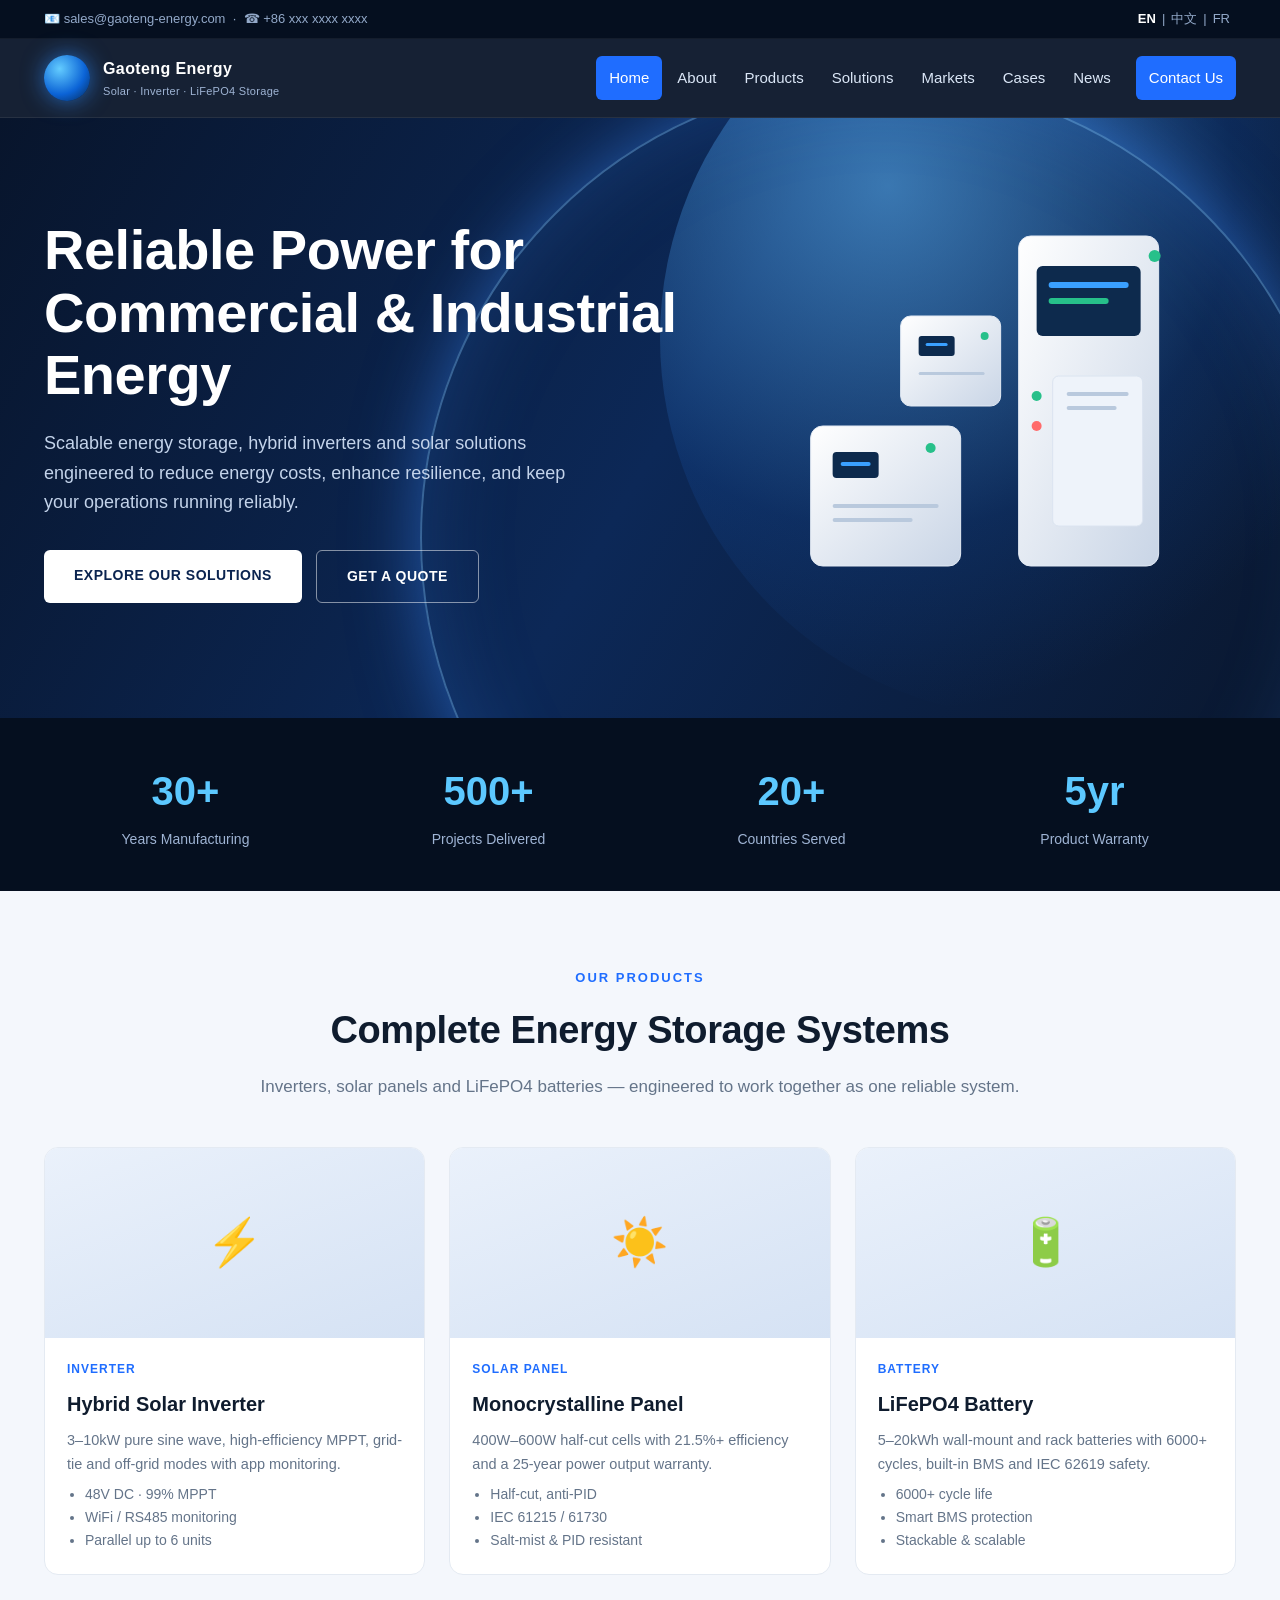
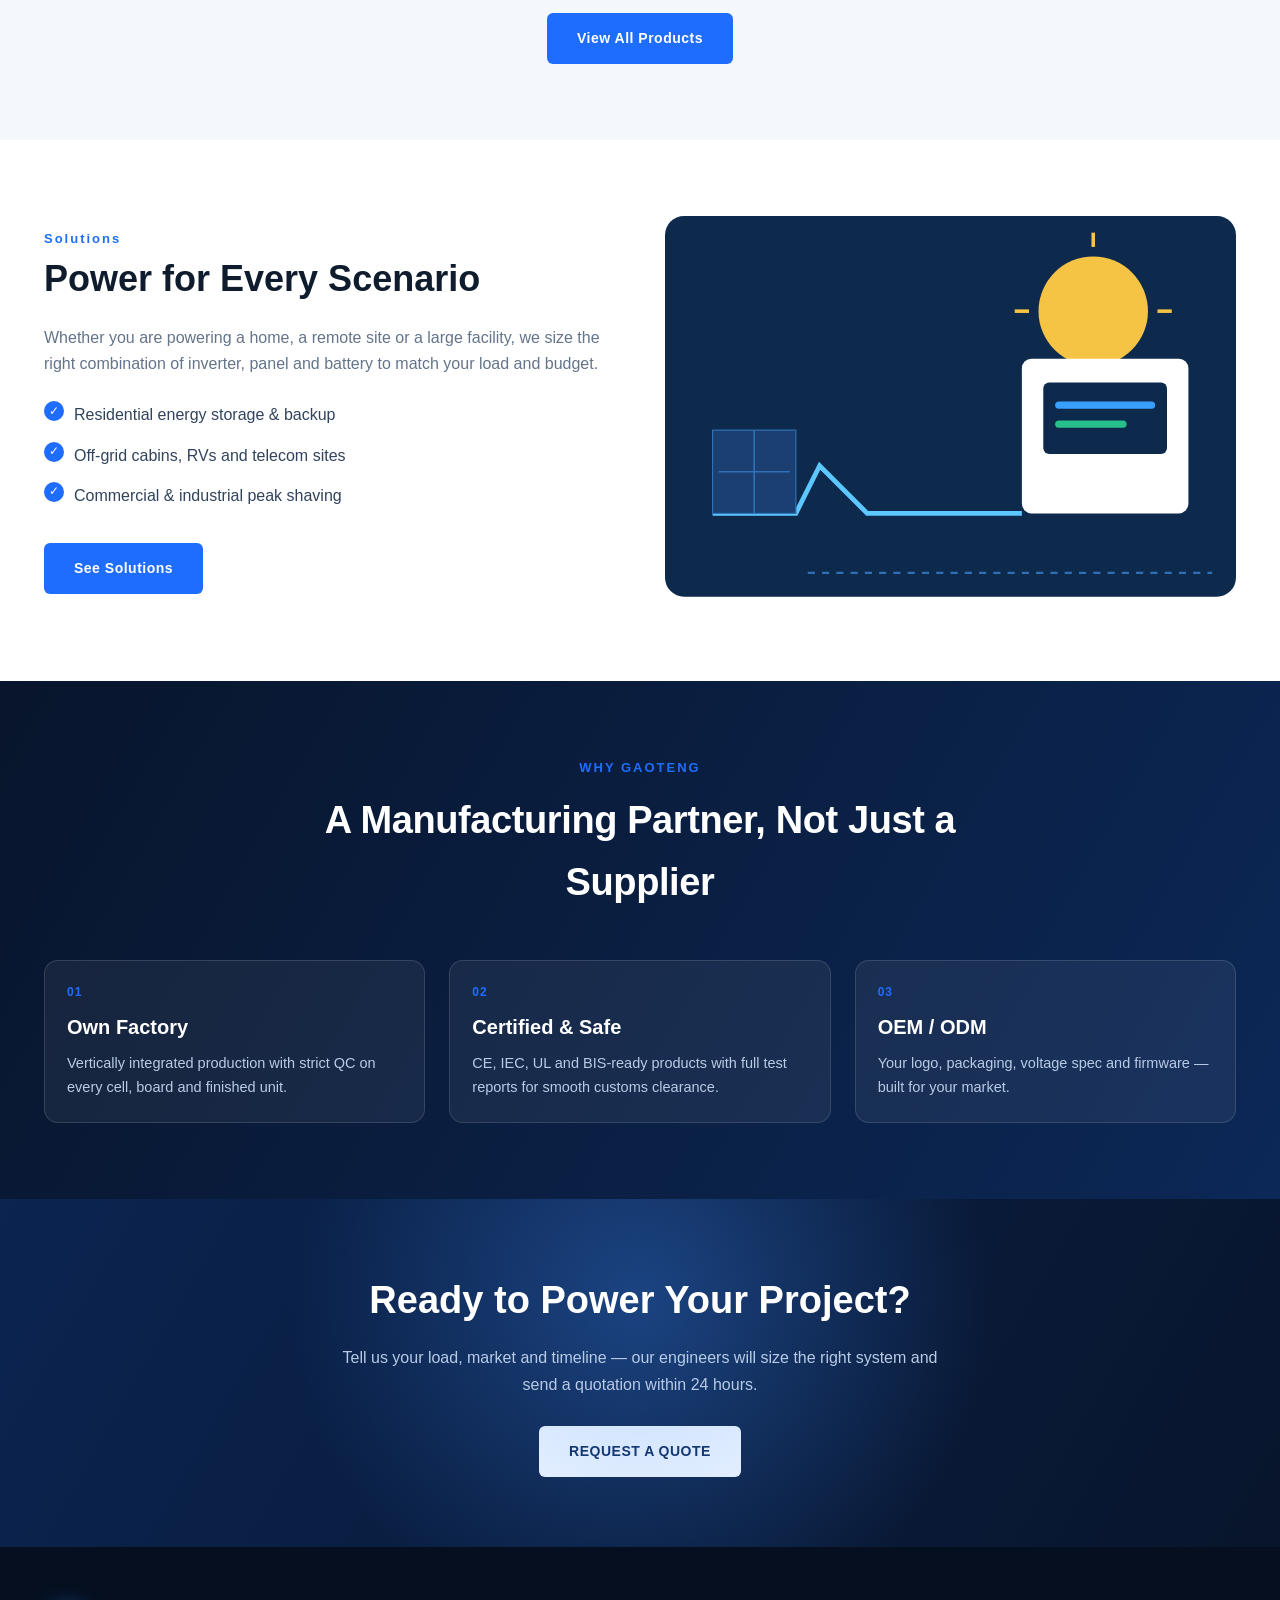
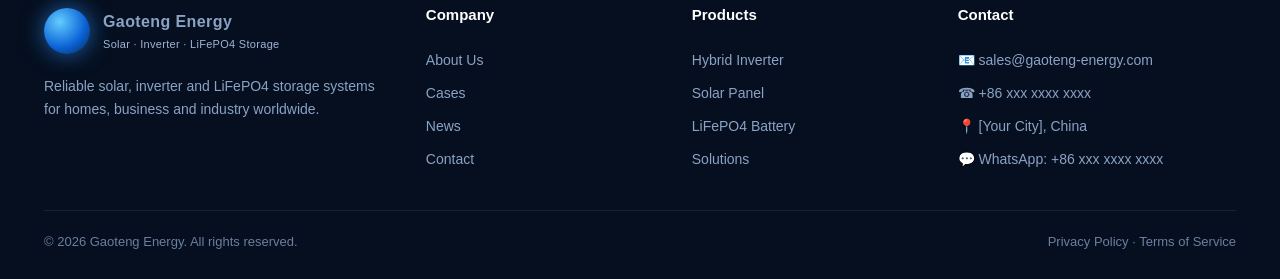
==== index.html @ 0077e2dc "Add files via upload" ====
<!DOCTYPE html>
<html lang="en">
<head>
<meta charset="UTF-8" />
<meta name="viewport" content="width=device-width, initial-scale=1.0" />
<title>Gaoteng Energy | Solar, Inverters & LiFePO4 Storage Solutions</title>
<meta name="description" content="Reliable power for commercial & industrial energy. Hybrid inverters, solar panels and LiFePO4 battery storage, engineered for Africa, India and beyond." />
<link rel="stylesheet" href="styles.css" />
<!-- ===== Google SEO & Analytics (replace placeholders) ===== -->
<meta name="google-site-verification" content="REPLACE_WITH_YOUR_GSC_VERIFICATION_CODE" />
<script async src="https://www.googletagmanager.com/gtag/js?id=G-XXXXXXX"></script>
<script>window.dataLayer=window.dataLayer||[];function gtag(){dataLayer.push(arguments);}gtag('js',new Date());gtag('config','G-XXXXXXX');</script>
<script type="application/ld+json">
{
  "@context":"https://schema.org",
  "@type":"Organization",
  "name":"Gaoteng Energy",
  "url":"https://gaoteng-site.pages.dev/",
  "logo":"https://gaoteng-site.pages.dev/logo.png",
  "email":"sales@gaoteng-energy.com",
  "description":"Manufacturer of hybrid solar inverters, monocrystalline solar panels and LiFePO4 battery storage for homes, business and industry.",
  "areaServed":["Nigeria","Kenya","India","Africa","Asia"]
}
</script>
</head>
<body>

<div class="topbar">
  <div class="wrap">
    <div>📧 <span data-site="email">sales@gaoteng-energy.com</span> &nbsp;·&nbsp; ☎ <span data-site="phone">+86 xxx xxxx xxxx</span></div>
    <div class="lang"><a class="on" href="#">EN</a>|<a href="#">中文</a>|<a href="#">FR</a></div>
  </div>
</div>

<header>
  <div class="wrap">
    <nav>
      <a class="brand" href="index.html">
        <span class="mark"></span>
        <span><b data-site="company">Gaoteng Energy</b><small data-site="tagline">Solar · Inverter · LiFePO4 Storage</small></span>
      </a>
      <div class="menu" id="menu">
        <a class="active" href="index.html">Home</a>
        <a href="about.html">About</a>
        <a href="products.html">Products</a>
        <a href="solutions.html">Solutions</a>
        <a href="markets.html">Markets</a>
        <a href="cases.html">Cases</a>
        <a href="news.html">News</a>
        <a class="cta" href="contact.html">Contact Us</a>
      </div>
      <button class="hamb" onclick="document.getElementById('menu').style.display=(document.getElementById('menu').style.display==='flex'?'none':'flex')">☰</button>
    </nav>
  </div>
</header>

<!-- HERO -->
<section class="hero" style="padding:0">
  <span class="globe"></span><span class="arc"></span>
  <div class="wrap">
    <div class="inner">
      <div>
        <h1 data-site="heroTitle">Reliable Power for<br/>Commercial &amp; Industrial Energy</h1>
        <p data-site="heroSubtitle">Scalable energy storage, hybrid inverters and solar solutions engineered to reduce energy costs, enhance resilience, and keep your operations running reliably.</p>
        <div class="btns">
          <a href="solutions.html" class="btn light">EXPLORE OUR SOLUTIONS</a>
          <a href="contact.html" class="btn outline" data-site="heroCta">GET A QUOTE</a>
        </div>
      </div>
      <div class="art">
        <svg viewBox="0 0 400 430" width="100%" height="100%" role="img" aria-label="Energy storage products">
          <defs>
            <linearGradient id="cab" x1="0" y1="0" x2="1" y2="1">
              <stop offset="0" stop-color="#ffffff"/><stop offset="1" stop-color="#c9d5e6"/>
            </linearGradient>
          </defs>
          <!-- tall cabinet -->
          <rect x="238" y="40" width="140" height="330" rx="12" fill="url(#cab)" stroke="#e3eaf4"/>
          <rect x="256" y="70" width="104" height="70" rx="6" fill="#0d2a4d"/>
          <rect x="268" y="86" width="80" height="6" rx="3" fill="#3aa0ff"/>
          <rect x="268" y="102" width="60" height="6" rx="3" fill="#27c08a"/>
          <circle cx="374" cy="60" r="6" fill="#27c08a"/>
          <circle cx="256" cy="200" r="5" fill="#27c08a"/><circle cx="256" cy="230" r="5" fill="#ff6b6b"/>
          <rect x="272" y="180" width="90" height="150" rx="6" fill="#eef3fa" stroke="#dbe4f0"/>
          <rect x="286" y="196" width="62" height="4" rx="2" fill="#b9c9dd"/><rect x="286" y="210" width="50" height="4" rx="2" fill="#b9c9dd"/>
          <!-- wall battery left -->
          <rect x="30" y="230" width="150" height="140" rx="12" fill="url(#cab)" stroke="#e3eaf4"/>
          <rect x="52" y="256" width="46" height="26" rx="4" fill="#0d2a4d"/>
          <rect x="60" y="266" width="30" height="4" rx="2" fill="#3aa0ff"/>
          <circle cx="150" cy="252" r="5" fill="#27c08a"/>
          <rect x="52" y="308" width="106" height="4" rx="2" fill="#b9c9dd"/><rect x="52" y="322" width="80" height="4" rx="2" fill="#b9c9dd"/>
          <!-- small stacked batteries -->
          <rect x="120" y="120" width="100" height="90" rx="10" fill="url(#cab)" stroke="#e3eaf4"/>
          <rect x="138" y="140" width="36" height="20" rx="3" fill="#0d2a4d"/>
          <rect x="145" y="147" width="22" height="3" rx="1.5" fill="#3aa0ff"/>
          <circle cx="204" cy="140" r="4" fill="#27c08a"/>
          <rect x="138" y="176" width="66" height="3" rx="1.5" fill="#b9c9dd"/>
        </svg>
      </div>
    </div>
  </div>
</section>

<!-- STATS -->
<section class="stats" style="padding:40px 0">
  <div class="wrap">
    <div class="grid" id="stats-grid">
      <div><div class="num">30<span style="font-size:22px">+</span></div><div class="lbl">Years Manufacturing</div></div>
      <div><div class="num">500<span style="font-size:22px">+</span></div><div class="lbl">Projects Delivered</div></div>
      <div><div class="num">20<span style="font-size:22px">+</span></div><div class="lbl">Countries Served</div></div>
      <div><div class="num">5<span style="font-size:22px">yr</span></div><div class="lbl">Product Warranty</div></div>
    </div>
  </div>
</section>

<!-- PRODUCTS -->
<section class="soft">
  <div class="wrap">
    <div class="sec-head">
      <div class="kick">Our Products</div>
      <h2>Complete Energy Storage Systems</h2>
      <p>Inverters, solar panels and LiFePO4 batteries — engineered to work together as one reliable system.</p>
    </div>
    <div class="cards" id="home-products">
      <div class="card">
        <div class="thumb"><svg width="120" height="120" viewBox="0 0 120 120"><rect x="20" y="14" width="80" height="92" rx="10" fill="#fff" stroke="#d5e0ee"/><rect x="34" y="30" width="52" height="30" rx="5" fill="#0d2a4d"/><rect x="42" y="41" width="36" height="4" rx="2" fill="#3aa0ff"/><circle cx="84" cy="26" r="4" fill="#27c08a"/><rect x="34" y="74" width="52" height="4" rx="2" fill="#b9c9dd"/><rect x="34" y="86" width="36" height="4" rx="2" fill="#b9c9dd"/></svg></div>
        <div class="body">
          <div class="k">Inverter</div><h3>Hybrid Solar Inverter</h3>
          <p>3–10kW pure sine wave, high-efficiency MPPT, grid-tie and off-grid modes with app monitoring.</p>
          <ul><li>48V DC · 99% MPPT</li><li>WiFi / RS485 monitoring</li><li>Parallel up to 6 units</li></ul>
        </div>
      </div>
      <div class="card">
        <div class="thumb"><svg width="120" height="120" viewBox="0 0 120 120"><rect x="18" y="30" width="84" height="60" rx="6" fill="#14315c" stroke="#0d2a4d"/><path d="M18 30h84M74 30v60M46 30v60" stroke="#2f6fb5" stroke-width="2"/><path d="M18 50h84M18 72h84" stroke="#2f6fb5" stroke-width="1.4"/></svg></div>
        <div class="body">
          <div class="k">Solar Panel</div><h3>Monocrystalline Panel</h3>
          <p>400W–600W half-cut cells with 21.5%+ efficiency and a 25-year power output warranty.</p>
          <ul><li>Half-cut, anti-PID</li><li>IEC 61215 / 61730</li><li>Salt-mist &amp; PID resistant</li></ul>
        </div>
      </div>
      <div class="card">
        <div class="thumb"><svg width="120" height="120" viewBox="0 0 120 120"><rect x="24" y="18" width="72" height="84" rx="10" fill="#fff" stroke="#d5e0ee"/><rect x="38" y="32" width="44" height="26" rx="4" fill="#0d2a4d"/><rect x="45" y="42" width="30" height="4" rx="2" fill="#27c08a"/><circle cx="88" cy="28" r="4" fill="#27c08a"/><rect x="38" y="70" width="44" height="4" rx="2" fill="#b9c9dd"/><rect x="38" y="82" width="30" height="4" rx="2" fill="#b9c9dd"/></svg></div>
        <div class="body">
          <div class="k">Battery</div><h3>LiFePO4 Battery</h3>
          <p>5–20kWh wall-mount and rack batteries with 6000+ cycles, built-in BMS and IEC 62619 safety.</p>
          <ul><li>6000+ cycle life</li><li>Smart BMS protection</li><li>Stackable &amp; scalable</li></ul>
        </div>
      </div>
    </div>
    <div style="text-align:center;margin-top:38px"><a href="products.html" class="btn blue">View All Products</a></div>
  </div>
</section>

<!-- SOLUTIONS -->
<section>
  <div class="wrap">
    <div class="split">
      <div>
        <div class="kick" style="color:var(--blue);font-weight:800;letter-spacing:2px;font-size:13px">Solutions</div>
        <h2>Power for Every Scenario</h2>
        <p>Whether you are powering a home, a remote site or a large facility, we size the right combination of inverter, panel and battery to match your load and budget.</p>
        <ul class="checks">
          <li>Residential energy storage &amp; backup</li>
          <li>Off-grid cabins, RVs and telecom sites</li>
          <li>Commercial &amp; industrial peak shaving</li>
        </ul>
        <a href="solutions.html" class="btn blue">See Solutions</a>
      </div>
      <div>
        <svg viewBox="0 0 480 320" width="100%">
          <rect x="0" y="0" width="480" height="320" rx="16" fill="#0d2a4d"/>
          <circle cx="360" cy="80" r="46" fill="#f6c445"/>
          <g stroke="#f6c445" stroke-width="3"><line x1="360" y1="14" x2="360" y2="26"/><line x1="360" y1="134" x2="360" y2="146"/><line x1="294" y1="80" x2="306" y2="80"/><line x1="414" y1="80" x2="426" y2="80"/></g>
          <path d="M40 250 L110 250 L130 210 L170 250 L300 250" fill="none" stroke="#5cc8ff" stroke-width="4"/>
          <rect x="40" y="180" width="70" height="70" fill="#1b3f70" stroke="#2f6fb5"/>
          <path d="M45 215h60M75 180v70" stroke="#2f6fb5" stroke-width="1.4"/>
          <rect x="300" y="120" width="140" height="130" rx="8" fill="#ffffff"/>
          <rect x="318" y="140" width="104" height="60" rx="5" fill="#0d2a4d"/>
          <rect x="328" y="156" width="84" height="6" rx="3" fill="#3aa0ff"/>
          <rect x="328" y="172" width="60" height="6" rx="3" fill="#27c08a"/>
          <path d="M120 300 H460" stroke="#2f6fb5" stroke-width="2" stroke-dasharray="6 6"/>
        </svg>
      </div>
    </div>
  </div>
</section>

<!-- WHY -->
<section class="dark">
  <div class="wrap">
    <div class="sec-head"><div class="kick">Why Gaoteng</div><h2>A Manufacturing Partner, Not Just a Supplier</h2></div>
    <div class="cards" id="why-grid">
      <div class="card"><div class="body"><div class="k">01</div><h3>Own Factory</h3><p>Vertically integrated production with strict QC on every cell, board and finished unit.</p></div></div>
      <div class="card"><div class="body"><div class="k">02</div><h3>Certified &amp; Safe</h3><p>CE, IEC, UL and BIS-ready products with full test reports for smooth customs clearance.</p></div></div>
      <div class="card"><div class="body"><div class="k">03</div><h3>OEM / ODM</h3><p>Your logo, packaging, voltage spec and firmware — built for your market.</p></div></div>
    </div>
  </div>
</section>

<!-- CTA BAND -->
<section class="band" style="padding:70px 0">
  <span class="globe"></span>
  <div class="wrap">
    <h2 id="cta-title">Ready to Power Your Project?</h2>
    <p id="cta-text">Tell us your load, market and timeline — our engineers will size the right system and send a quotation within 24 hours.</p>
    <a href="contact.html" class="btn light">REQUEST A QUOTE</a>
  </div>
</section>

<footer>
  <div class="wrap">
    <div class="fgrid">
      <div>
        <a class="brand" href="index.html" style="margin-bottom:16px"><span class="mark"></span><span><b data-site="company">Gaoteng Energy</b><small data-site="tagline">Solar · Inverter · LiFePO4 Storage</small></span></a>
        <p style="color:#8aa2c4">Reliable solar, inverter and LiFePO4 storage systems for homes, business and industry worldwide.</p>
      </div>
      <div><h4>Company</h4><a href="about.html">About Us</a><a href="cases.html">Cases</a><a href="news.html">News</a><a href="contact.html">Contact</a></div>
      <div><h4>Products</h4><a href="products.html">Hybrid Inverter</a><a href="products.html">Solar Panel</a><a href="products.html">LiFePO4 Battery</a><a href="solutions.html">Solutions</a></div>
      <div><h4>Contact</h4><a href="#">📧 <span data-site="email">sales@gaoteng-energy.com</span></a><a href="#">☎ <span data-site="phone">+86 xxx xxxx xxxx</span></a><a href="#">📍 <span data-site="address">[Your City], China</span></a><a href="#">💬 WhatsApp: <span data-site="whatsapp">+86 xxx xxxx xxxx</span></a></div>
    </div>
    <div class="fbottom">
      <span>© 2026 Gaoteng Energy. All rights reserved.</span>
      <span>Privacy Policy · Terms of Service</span>
    </div>
  </div>
</footer>

<script src="render.js"></script>
</body>
</html>
---- styles.css ----
:root{
  --navy:#08152c; --navy2:#0b2450; --navy3:#0a1830;
  --blue:#2f8fff; --blue2:#1e6fd9;
  --ink:#0f1c2e; --muted:#647489; --line:#e4eaf2; --light:#f4f7fc; --white:#fff;
}
*{box-sizing:border-box;margin:0;padding:0}
body{font-family:'Segoe UI',Roboto,Helvetica,Arial,'Microsoft YaHei',sans-serif;color:var(--ink);background:#fff;line-height:1.65}
a{color:inherit;text-decoration:none}
img{max-width:100%;display:block}
.wrap{max-width:1240px;margin:0 auto;padding:0 24px}

/* ===== top bar ===== */
.topbar{background:#050f1f;color:#93a9c9;font-size:13px;border-bottom:1px solid rgba(255,255,255,.06)}
.topbar .wrap{display:flex;justify-content:space-between;align-items:center;height:38px}
.topbar .lang a{color:#93a9c9;padding:0 6px}
.topbar .lang a.on{color:#fff;font-weight:700}

/* ===== nav ===== */
header{position:sticky;top:0;z-index:120;background:rgba(8,20,40,.94);backdrop-filter:blur(8px);border-bottom:1px solid rgba(255,255,255,.07)}
nav{display:flex;align-items:center;justify-content:space-between;height:78px;color:#fff;gap:20px}
.brand{display:flex;align-items:center;gap:13px;flex-shrink:0}
.brand .mark{width:46px;height:46px;border-radius:50%;background:radial-gradient(circle at 34% 30%,#63ccff,#0b63d6 58%,#05264f);box-shadow:0 0 22px rgba(47,143,255,.65)}
.brand b{display:block;font-size:16px;letter-spacing:.4px}
.brand small{display:block;font-size:11px;color:#9fb4d4;font-weight:400;letter-spacing:.3px}
.menu{display:flex;gap:2px;font-size:15px;align-items:center;flex-wrap:nowrap}
.menu a{color:#dbe7f7;padding:10px 13px;border-radius:6px;transition:.18s;white-space:nowrap}
.menu a:hover{background:rgba(47,143,255,.18)}
.menu a.active{background:var(--blue);color:#fff}
.menu a.cta{background:var(--blue);color:#fff;margin-left:10px}
.hamb{display:none;background:none;border:1px solid rgba(255,255,255,.35);color:#fff;font-size:20px;border-radius:6px;padding:4px 10px;cursor:pointer}

/* ===== hero ===== */
.hero{position:relative;background:linear-gradient(120deg,#08152c 0%,#0c2857 52%,#0a1830 100%);color:#fff;overflow:hidden}
.hero .globe{position:absolute;right:-140px;top:-160px;width:760px;height:760px;border-radius:50%;
  background:radial-gradient(circle at 30% 30%,rgba(96,186,255,.55),rgba(30,110,220,.14) 46%,transparent 70%)}
.hero .arc{position:absolute;right:-60px;top:-40px;width:920px;height:920px;border-radius:50%;
  border:2px solid rgba(120,190,255,.42);box-shadow:0 0 70px rgba(60,140,255,.5),inset 0 0 90px rgba(60,140,255,.22)}
.hero .inner{position:relative;z-index:2;display:grid;grid-template-columns:1.12fr .88fr;gap:30px;align-items:center;padding:78px 0 92px}
.hero h1{font-size:clamp(32px,4.6vw,56px);line-height:1.12;font-weight:800;letter-spacing:-.5px}
.hero p{color:#c3d3ea;font-size:18px;max-width:560px;margin:22px 0 32px}
.hero .btns{display:flex;gap:14px;flex-wrap:wrap}
.hero .art{height:430px}

/* ===== buttons ===== */
.btn{display:inline-block;padding:14px 30px;border-radius:6px;font-weight:700;letter-spacing:.5px;font-size:14px;transition:.2s;border:none;cursor:pointer}
.btn.light{background:#fff;color:#0b2450}
.btn.light:hover{transform:translateY(-2px);box-shadow:0 12px 28px rgba(0,0,0,.35)}
.btn.blue{background:var(--blue);color:#fff}
.btn.blue:hover{background:var(--blue2);transform:translateY(-2px)}
.btn.outline{border:1px solid rgba(255,255,255,.5);color:#fff}
.btn.outline:hover{background:rgba(255,255,255,.1)}
.btn.sm{padding:11px 22px;font-size:13px}

/* ===== sections ===== */
section{padding:76px 0}
.sec-head{max-width:760px;margin:0 auto 46px;text-align:center}
.sec-head .kick{color:var(--blue);font-weight:800;letter-spacing:2px;font-size:13px;text-transform:uppercase}
.sec-head h2{font-size:clamp(26px,3vw,38px);font-weight:800;margin-top:10px;letter-spacing:-.4px}
.sec-head p{color:var(--muted);margin-top:12px;font-size:17px}
.dark{background:linear-gradient(120deg,#08152c,#0c2857);color:#fff}
.dark .sec-head h2{color:#fff}.dark .sec-head p{color:#a9bfdc}
.soft{background:var(--light)}

/* stats */
.stats{background:#050f1f;color:#fff}
.stats .grid{display:grid;grid-template-columns:repeat(4,1fr);gap:20px;text-align:center}
.stats .num{font-size:40px;font-weight:800;color:#5cc8ff}
.stats .lbl{color:#9fb4d4;font-size:14px;margin-top:4px}

/* cards */
.cards{display:grid;grid-template-columns:repeat(3,1fr);gap:24px}
.card{background:#fff;border:1px solid var(--line);border-radius:14px;overflow:hidden;transition:.2s;display:flex;flex-direction:column}
.card:hover{transform:translateY(-5px);box-shadow:0 18px 40px rgba(18,40,80,.12)}
.card .thumb{height:190px;background:linear-gradient(160deg,#eaf1fb,#d5e2f4);display:flex;align-items:center;justify-content:center}
.card .body{padding:22px;flex:1;display:flex;flex-direction:column}
.card .k{font-size:12px;font-weight:800;color:var(--blue);letter-spacing:1px;text-transform:uppercase}
.card h3{font-size:20px;margin:8px 0}
.card p{color:var(--muted);font-size:14.5px;flex:1}
.card ul{color:var(--muted);font-size:14px;padding-left:18px;margin-top:6px}
.dark .card{background:rgba(255,255,255,.06);border-color:rgba(255,255,255,.13)}
.dark .card h3{color:#fff}.dark .card p,.dark .card ul{color:#b8cbe6}

/* split feature */
.split{display:grid;grid-template-columns:1fr 1fr;gap:50px;align-items:center}
.split h2{font-size:clamp(26px,3vw,36px);font-weight:800;margin-bottom:16px}
.split p{color:var(--muted);margin-bottom:14px}
.checks{list-style:none;margin:18px 0 26px}
.checks li{padding:7px 0 7px 30px;position:relative;color:#31435c}
.checks li:before{content:"✓";position:absolute;left:0;top:6px;width:20px;height:20px;background:var(--blue);color:#fff;border-radius:50%;font-size:12px;display:flex;align-items:center;justify-content:center}
.dark .checks li{color:#c3d3ea}

/* band cta */
.band{background:linear-gradient(120deg,#0b2450,#08152c);color:#fff;text-align:center;position:relative;overflow:hidden}
.band .globe{position:absolute;left:50%;top:-300px;transform:translateX(-50%);width:800px;height:800px;border-radius:50%;
  background:radial-gradient(circle,rgba(60,140,255,.35),transparent 62%)}
.band h2{position:relative;font-size:clamp(26px,3vw,38px);font-weight:800}
.band p{position:relative;color:#b8cbe6;margin:14px auto 28px;max-width:600px}

/* page head */
.phead{background:linear-gradient(120deg,#08152c,#0c2857);color:#fff;padding:66px 0 60px;position:relative;overflow:hidden}
.phead .arc{position:absolute;right:-200px;top:-200px;width:700px;height:700px;border-radius:50%;border:2px solid rgba(120,190,255,.35)}
.phead h1{position:relative;font-size:clamp(30px,3.6vw,44px);font-weight:800}
.phead p{position:relative;color:#a9bfdc;margin-top:10px}
.crumb{position:relative;color:#7f97ba;font-size:14px;margin-bottom:12px}

/* table */
.spec-table{width:100%;border-collapse:collapse;font-size:14.5px;background:#fff;border:1px solid var(--line);border-radius:12px;overflow:hidden}
.spec-table th,.spec-table td{padding:13px 16px;text-align:left;border-bottom:1px solid var(--line)}
.spec-table th{background:#eef3fa;font-weight:700}
.spec-table tr:last-child td{border-bottom:none}

/* form */
.form-grid{display:grid;grid-template-columns:1fr 1fr;gap:34px}
form .row{display:grid;grid-template-columns:1fr 1fr;gap:16px}
label{display:block;font-size:14px;font-weight:600;margin:14px 0 6px}
input,textarea,select{width:100%;padding:12px;border:1px solid var(--line);border-radius:8px;font-size:15px;font-family:inherit}
textarea{min-height:120px;resize:vertical}
.contact-card{background:#fff;border:1px solid var(--line);border-radius:14px;padding:26px}
.contact-card .line{display:flex;gap:12px;padding:12px 0;border-bottom:1px solid var(--line);font-size:15px}
.contact-card .line:last-child{border-bottom:none}
.contact-card .ic{font-size:20px}

/* footer */
footer{background:#050f1f;color:#8aa2c4;font-size:14px;padding:56px 0 26px}
.fgrid{display:grid;grid-template-columns:1.5fr 1fr 1fr 1.2fr;gap:34px}
footer h4{color:#fff;font-size:15px;margin-bottom:16px}
footer a{display:block;color:#8aa2c4;padding:5px 0}
footer a:hover{color:#fff}
.fbottom{border-top:1px solid rgba(255,255,255,.08);margin-top:34px;padding-top:20px;display:flex;justify-content:space-between;flex-wrap:wrap;gap:10px;color:#6b7f9e;font-size:13px}

/* responsive */
@media(max-width:1000px){
  .hero .inner{grid-template-columns:1fr;padding:56px 0 64px}
  .hero .art{height:300px}
  .split{grid-template-columns:1fr;gap:30px}
  .cards{grid-template-columns:1fr 1fr}
  .form-grid{grid-template-columns:1fr}
  .stats .grid{grid-template-columns:1fr 1fr;gap:28px}
  .fgrid{grid-template-columns:1fr 1fr}
}
@media(max-width:680px){
  .menu{display:none}
  .hamb{display:block}
  .cards{grid-template-columns:1fr}
  .fgrid{grid-template-columns:1fr}
  section{padding:56px 0}
  .hero .arc,.hero .globe{opacity:.5}
}
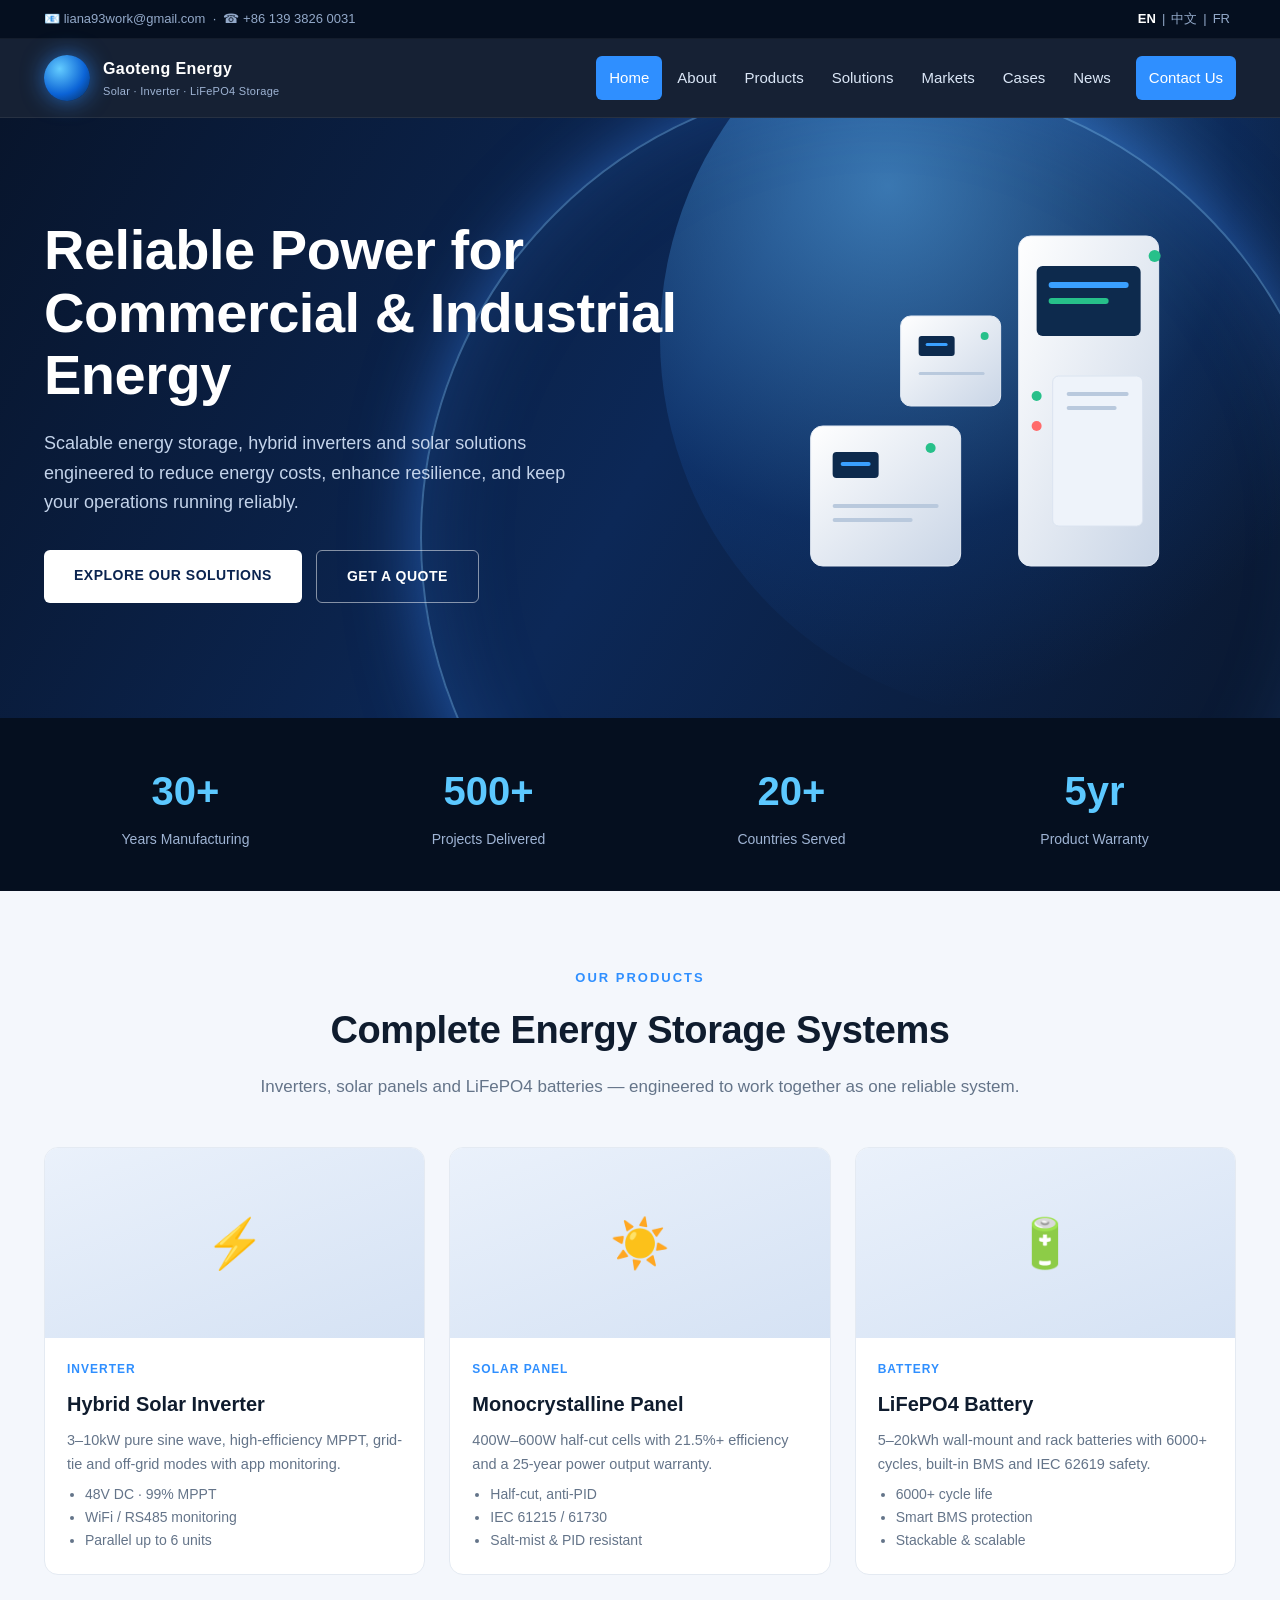
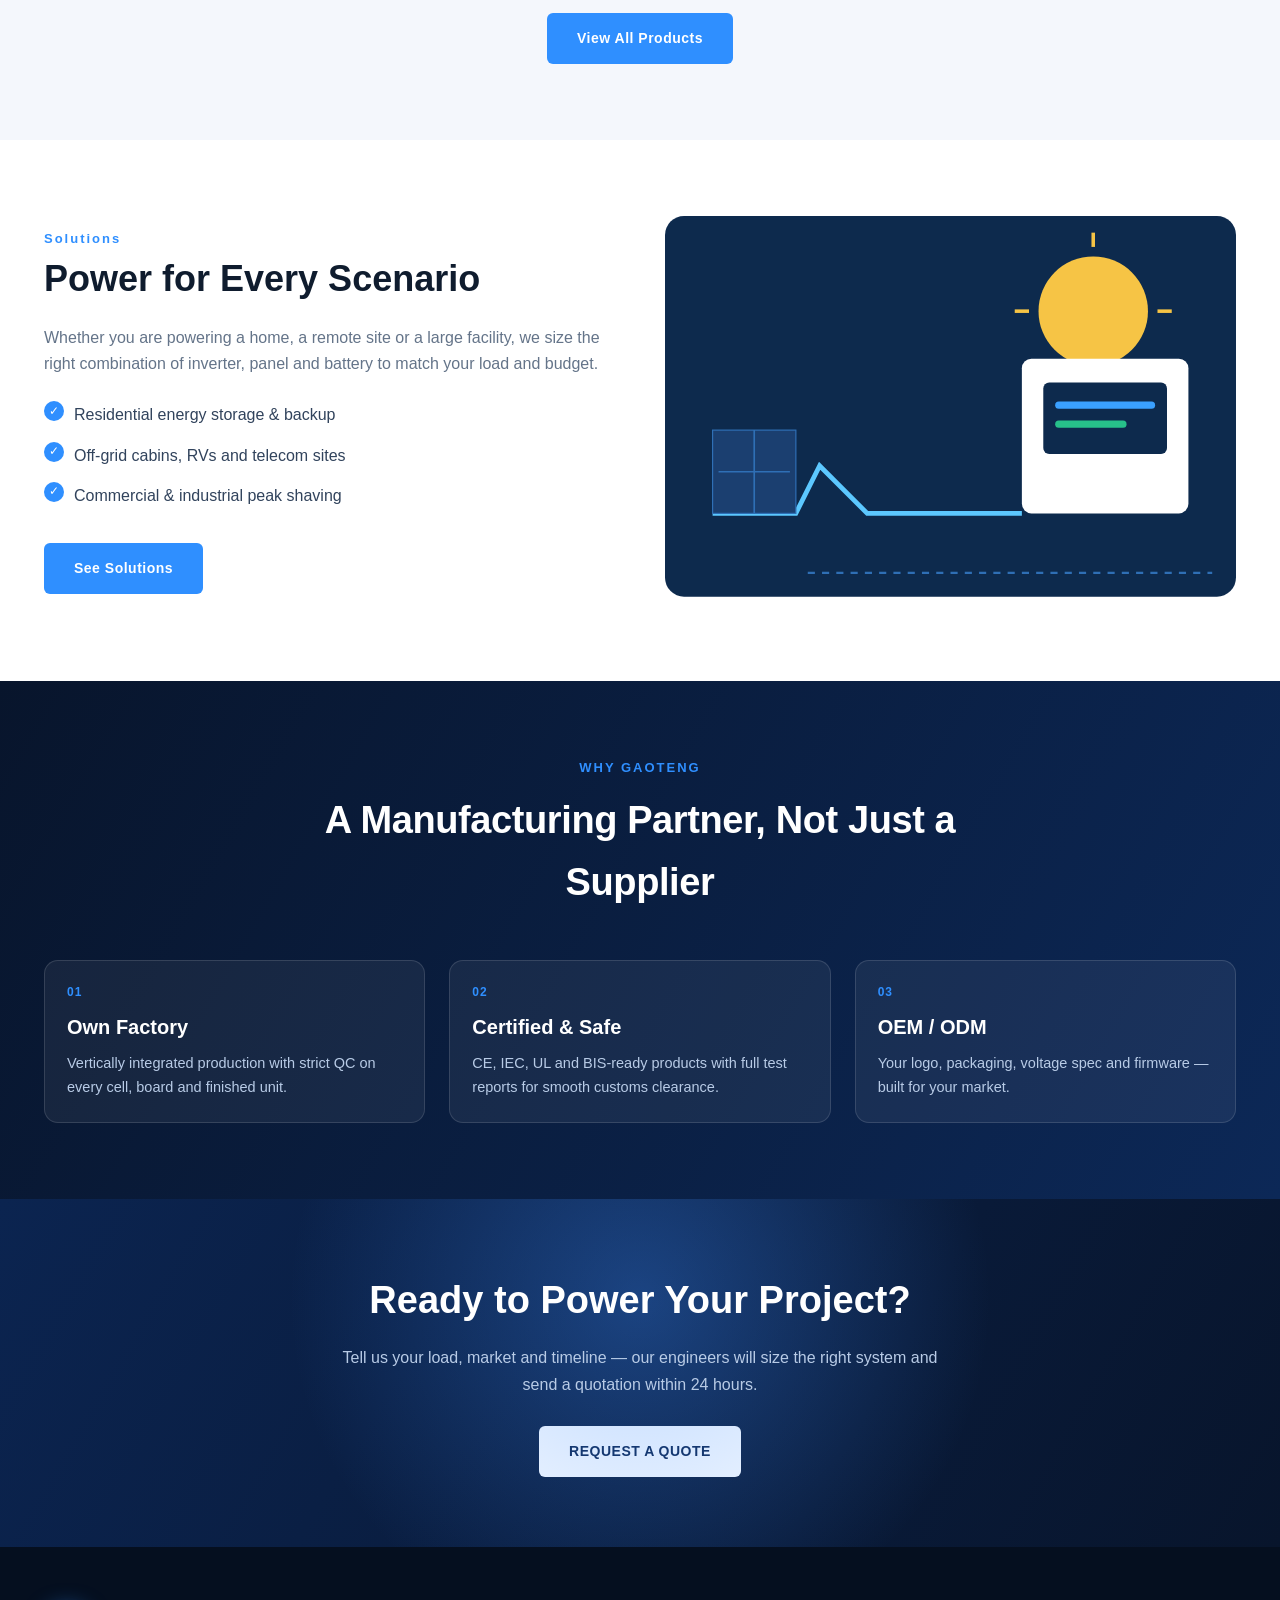
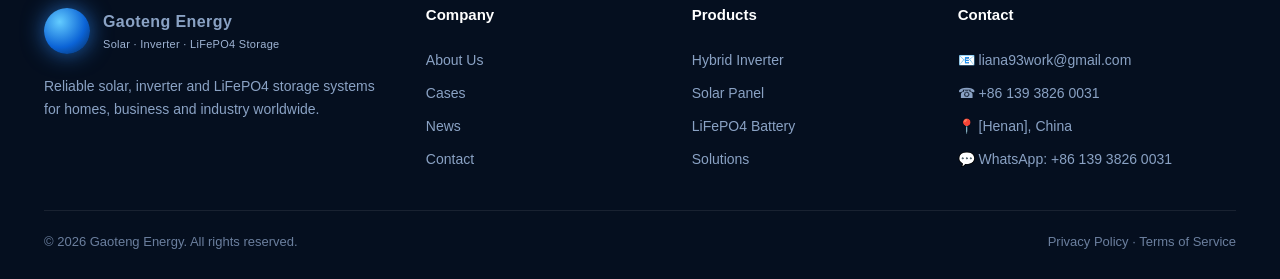
==== commit df3a5b2c: "Add files via upload" ====
--- a/index.html
+++ b/index.html
@@ -53,6 +53,9 @@
     </nav>
   </div>
 </header>
+
+<!-- ===== 页面板块（由 content/pages/home.json 控制，可在后台增删/排序）===== -->
+<main id="gt-page" data-page="home">
 
 <!-- HERO -->
 <section class="hero" style="padding:0">
@@ -207,12 +210,14 @@
   </div>
 </section>
 
+</main>
+
 <footer>
   <div class="wrap">
     <div class="fgrid">
       <div>
         <a class="brand" href="index.html" style="margin-bottom:16px"><span class="mark"></span><span><b data-site="company">Gaoteng Energy</b><small data-site="tagline">Solar · Inverter · LiFePO4 Storage</small></span></a>
-        <p style="color:#8aa2c4">Reliable solar, inverter and LiFePO4 storage systems for homes, business and industry worldwide.</p>
+        <p style="color:#8aa2c4" data-site="footerAbout">Reliable solar, inverter and LiFePO4 storage systems for homes, business and industry worldwide.</p>
       </div>
       <div><h4>Company</h4><a href="about.html">About Us</a><a href="cases.html">Cases</a><a href="news.html">News</a><a href="contact.html">Contact</a></div>
       <div><h4>Products</h4><a href="products.html">Hybrid Inverter</a><a href="products.html">Solar Panel</a><a href="products.html">LiFePO4 Battery</a><a href="solutions.html">Solutions</a></div>
--- a/styles.css
+++ b/styles.css
@@ -128,7 +128,29 @@
 footer a:hover{color:#fff}
 .fbottom{border-top:1px solid rgba(255,255,255,.08);margin-top:34px;padding-top:20px;display:flex;justify-content:space-between;flex-wrap:wrap;gap:10px;color:#6b7f9e;font-size:13px}
 
+/* ===== 板块可编辑：补充样式 ===== */
+.cards.c2{grid-template-columns:repeat(2,1fr)}
+.cards.c4{grid-template-columns:repeat(4,1fr)}
+.card .thumb img{width:100%;height:100%;object-fit:cover}
+.card .thumb.thumb-emoji{font-size:48px}
+.hero.photo .inner{grid-template-columns:1fr;max-width:820px}
+.hero.photo h1{font-size:clamp(32px,4.4vw,54px)}
+.gt-media{display:block}
+.split.rev .gt-media{order:-1}
+.gt-img{width:100%;border-radius:16px;box-shadow:0 18px 44px rgba(18,40,80,.16)}
+.gallery{display:grid;grid-template-columns:repeat(3,1fr);gap:16px}
+.gallery.c2{grid-template-columns:repeat(2,1fr)}
+.gallery.c4{grid-template-columns:repeat(4,1fr)}
+.gt-fig{background:#fff;border:1px solid var(--line);border-radius:14px;overflow:hidden;margin:0}
+.gt-fig img{width:100%;height:210px;object-fit:cover}
+.gt-fig figcaption{padding:10px 14px;font-size:14px;color:var(--muted)}
+.gt-text p{color:var(--muted);margin-bottom:14px;font-size:16.5px}
+
 /* responsive */
+@media(max-width:1000px){
+  .cards.c4,.gallery.c4{grid-template-columns:1fr 1fr}
+  .gallery{grid-template-columns:1fr 1fr}
+}
 @media(max-width:1000px){
   .hero .inner{grid-template-columns:1fr;padding:56px 0 64px}
   .hero .art{height:300px}
@@ -142,6 +164,8 @@
   .menu{display:none}
   .hamb{display:block}
   .cards{grid-template-columns:1fr}
+  .cards.c2,.cards.c4,.gallery,.gallery.c2,.gallery.c4{grid-template-columns:1fr}
+  .split.rev .gt-media{order:0}
   .fgrid{grid-template-columns:1fr}
   section{padding:56px 0}
   .hero .arc,.hero .globe{opacity:.5}
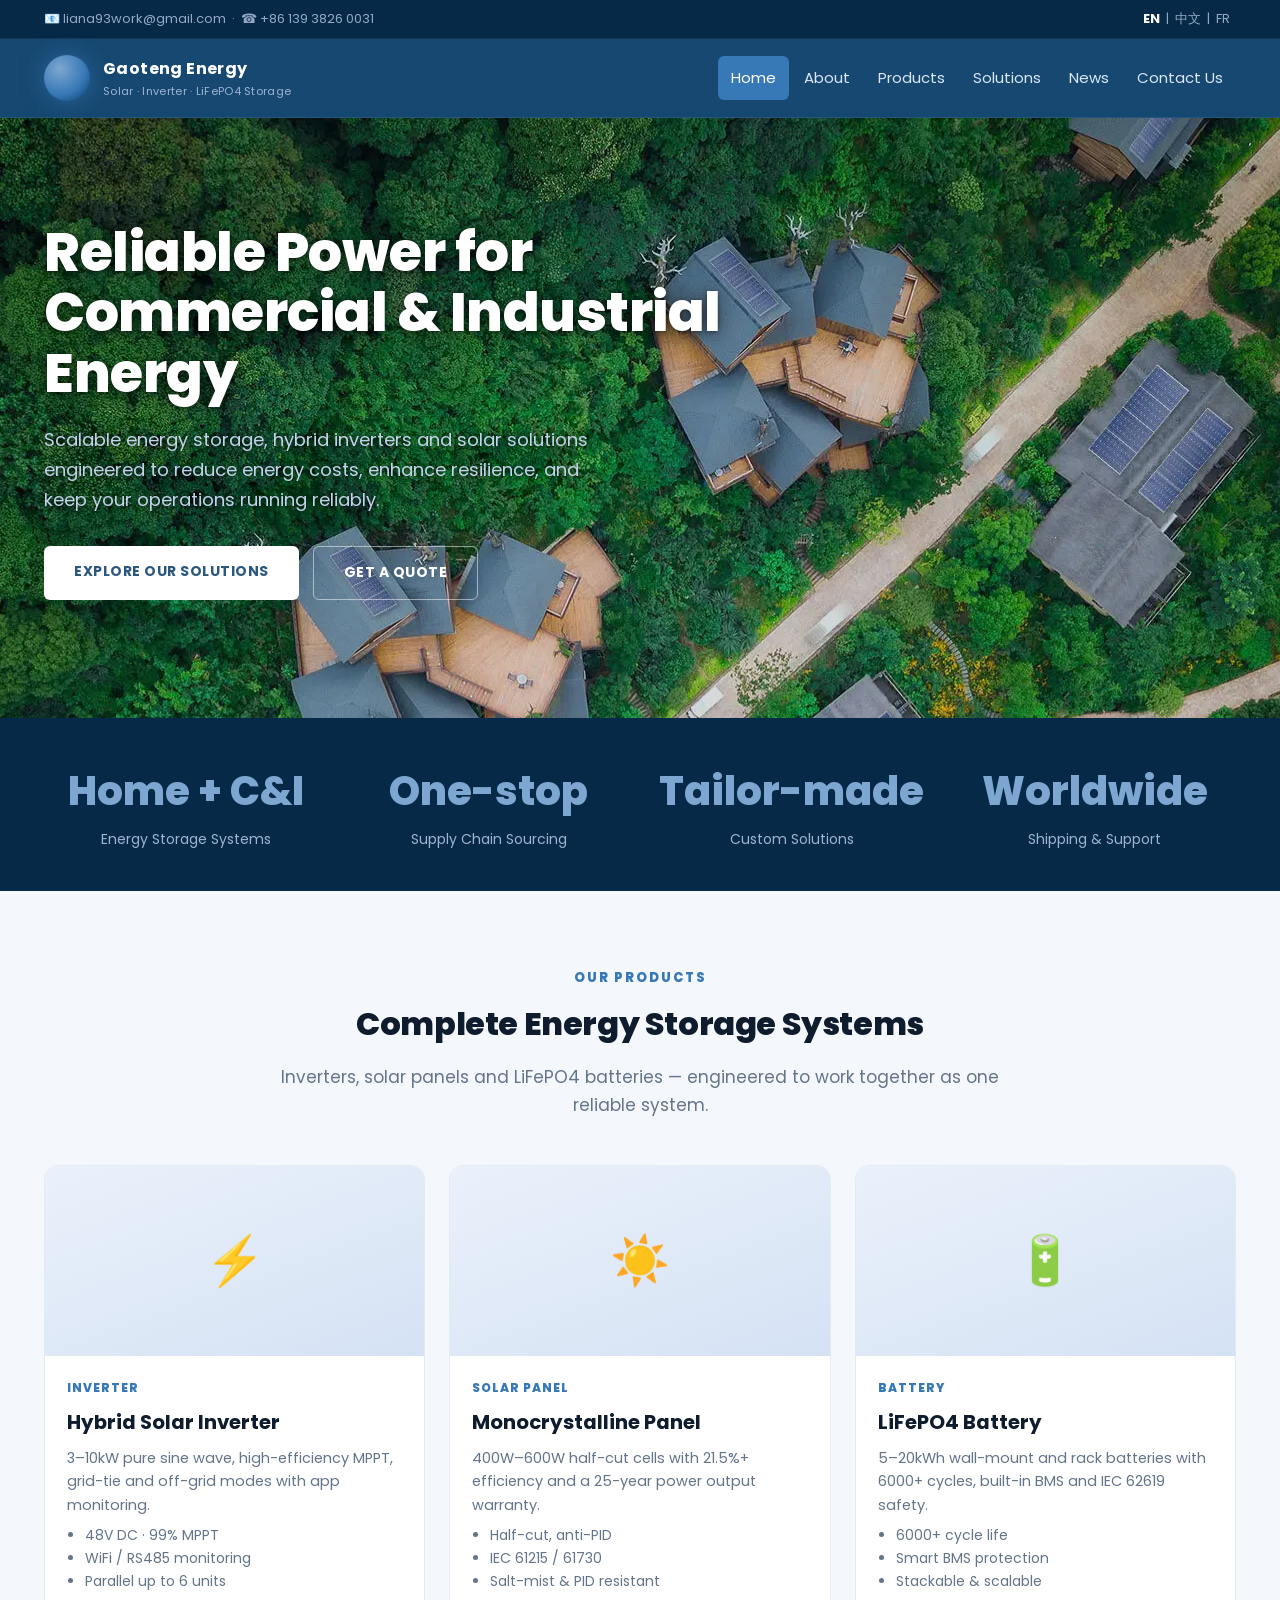
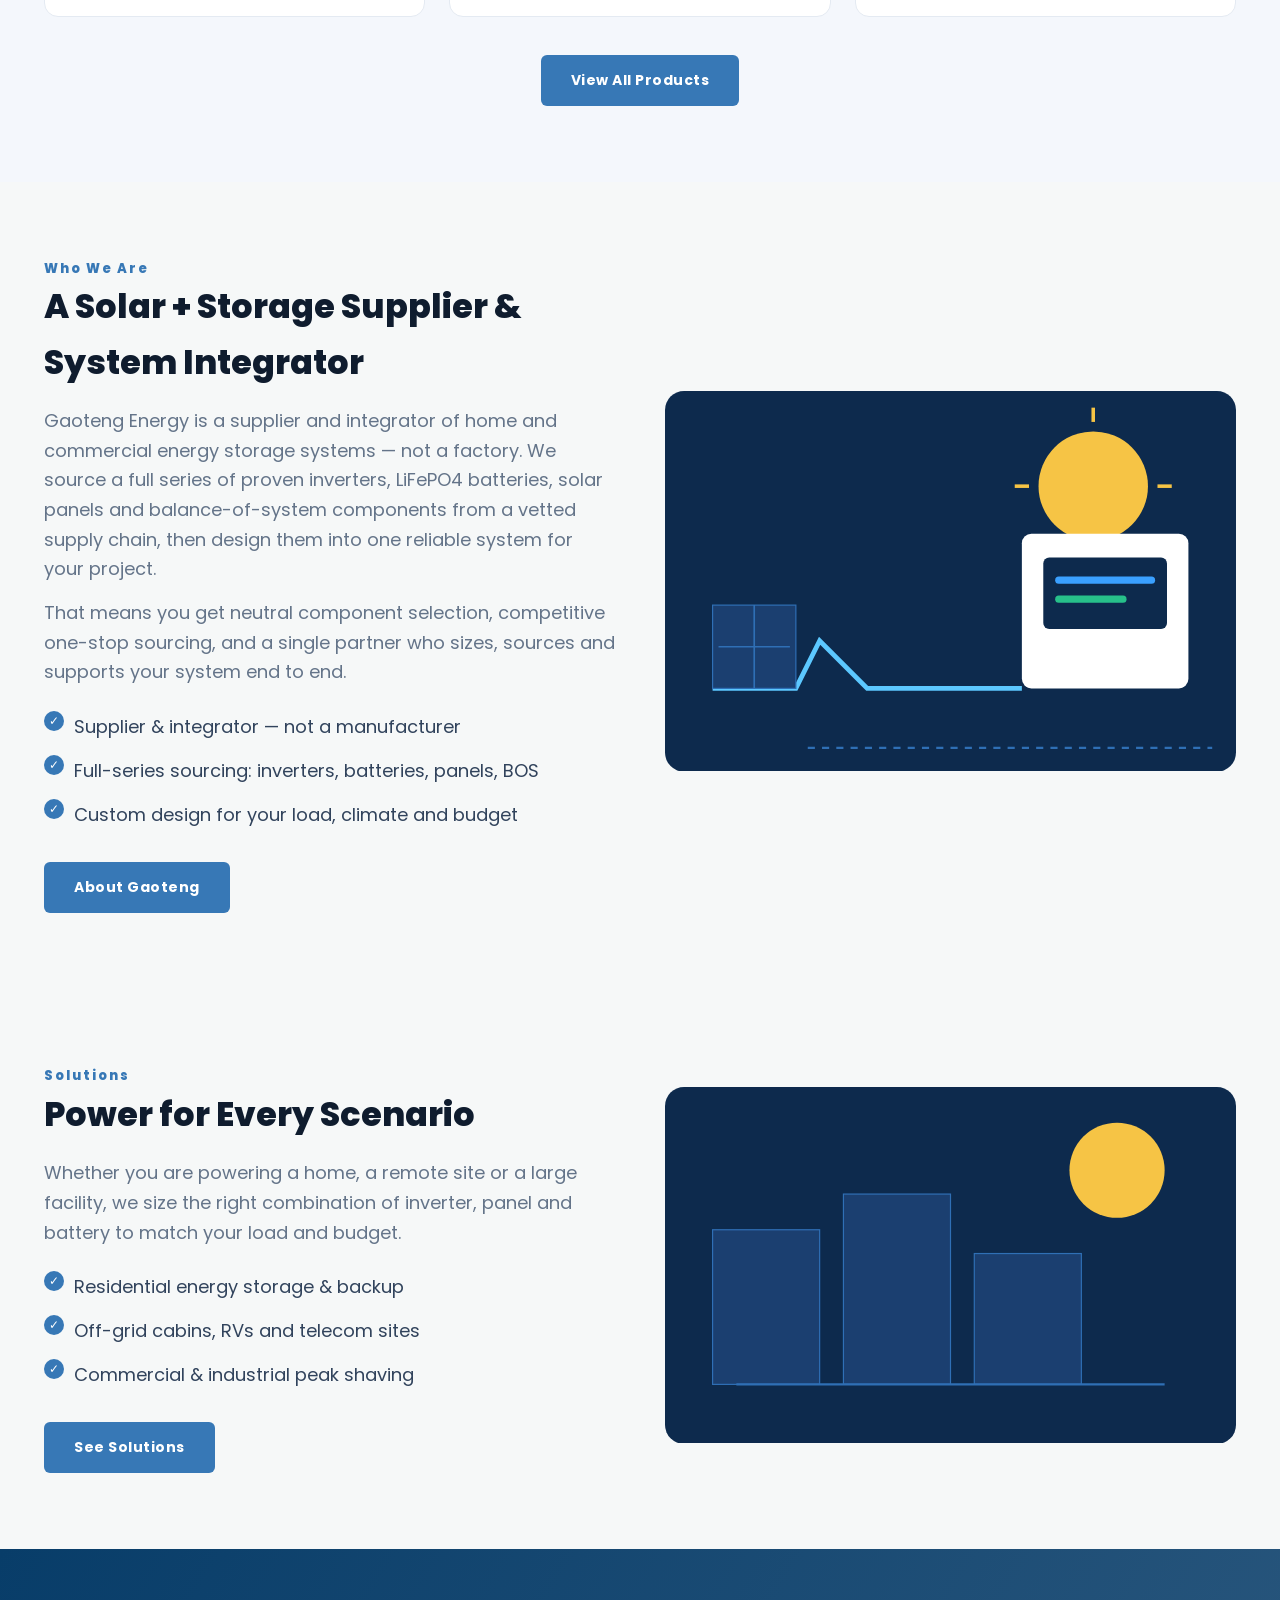
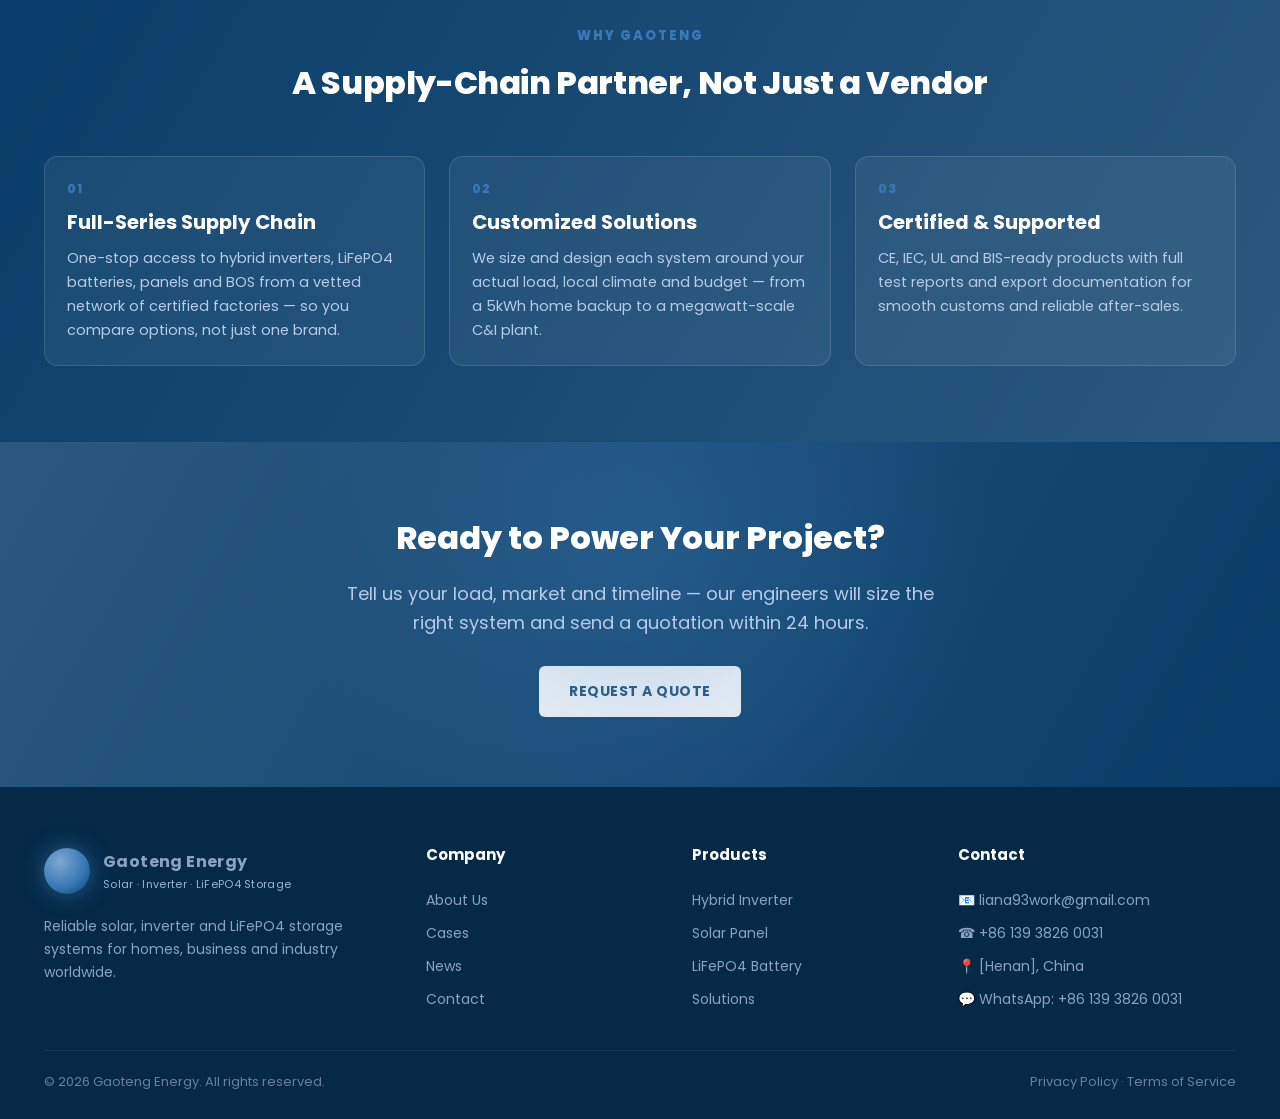
==== commit 4b2f1ad5: "Add files via upload" ====
--- a/index.html
+++ b/index.html
@@ -18,7 +18,7 @@
   "url":"https://gaoteng-site.pages.dev/",
   "logo":"https://gaoteng-site.pages.dev/logo.png",
   "email":"sales@gaoteng-energy.com",
-  "description":"Manufacturer of hybrid solar inverters, monocrystalline solar panels and LiFePO4 battery storage for homes, business and industry.",
+  "description":"Supplier and integrator of hybrid solar inverters, monocrystalline solar panels and LiFePO4 battery storage for homes, businesses and industry.",
   "areaServed":["Nigeria","Kenya","India","Africa","Asia"]
 }
 </script>
@@ -191,11 +191,11 @@
 <!-- WHY -->
 <section class="dark">
   <div class="wrap">
-    <div class="sec-head"><div class="kick">Why Gaoteng</div><h2>A Manufacturing Partner, Not Just a Supplier</h2></div>
+    <div class="sec-head"><div class="kick">Why Gaoteng</div><h2>A Supply-Chain Partner, Not Just a Vendor</h2></div>
     <div class="cards" id="why-grid">
-      <div class="card"><div class="body"><div class="k">01</div><h3>Own Factory</h3><p>Vertically integrated production with strict QC on every cell, board and finished unit.</p></div></div>
+      <div class="card"><div class="body"><div class="k">01</div><h3>Full-Series Supply Chain</h3><p>One-stop access to inverters, batteries, panels and BOS from a vetted network of certified factories.</p></div></div>
       <div class="card"><div class="body"><div class="k">02</div><h3>Certified &amp; Safe</h3><p>CE, IEC, UL and BIS-ready products with full test reports for smooth customs clearance.</p></div></div>
-      <div class="card"><div class="body"><div class="k">03</div><h3>OEM / ODM</h3><p>Your logo, packaging, voltage spec and firmware — built for your market.</p></div></div>
+      <div class="card"><div class="body"><div class="k">03</div><h3>Customized Solutions</h3><p>We source to your logo, packaging, voltage spec and market requirement.</p></div></div>
     </div>
   </div>
 </section>
--- a/styles.css
+++ b/styles.css
@@ -1,49 +1,60 @@
 :root{
-  --navy:#08152c; --navy2:#0b2450; --navy3:#0a1830;
-  --blue:#2f8fff; --blue2:#1e6fd9;
+  /* 深色系（后台「深色底」可控） */
+  --navy:#08152c; --navy2:#0b2450; --navy3:#0a1830; --navy-deep:#050f1f;
+  --navy-rgb:8,21,44;
+  /* 主色系（后台「主色」可控） */
+  --blue:#2f8fff; --blue2:#1e6fd9; --blue-lt:#5cc8ff;
+  --blue-rgb:47,143,255;
+  /* 页面背景（后台「页面背景色」可控） */
+  --bg:#ffffff;
   --ink:#0f1c2e; --muted:#647489; --line:#e4eaf2; --light:#f4f7fc; --white:#fff;
+  /* 字体排版（后台「样式设置 → 字体排版」可逐项单独调整） */
+  --font-base:'Segoe UI',Roboto,Helvetica,Arial,'Microsoft YaHei',sans-serif;
+  --font-body:var(--font-base); --font-head:var(--font-base);
+  --fs-body:16px; --fs-head:32px; --fs-nav:15px; --fs-btn:14px;
+  --c-body:var(--ink); --c-head:var(--ink); --c-nav:#dbe7f7; --c-btn:var(--navy2);
 }
 *{box-sizing:border-box;margin:0;padding:0}
-body{font-family:'Segoe UI',Roboto,Helvetica,Arial,'Microsoft YaHei',sans-serif;color:var(--ink);background:#fff;line-height:1.65}
+body{font-family:var(--font-body);color:var(--c-body);background:var(--bg);line-height:1.65;font-size:var(--fs-body)}
 a{color:inherit;text-decoration:none}
 img{max-width:100%;display:block}
 .wrap{max-width:1240px;margin:0 auto;padding:0 24px}
 
 /* ===== top bar ===== */
-.topbar{background:#050f1f;color:#93a9c9;font-size:13px;border-bottom:1px solid rgba(255,255,255,.06)}
+.topbar{background:var(--navy-deep);color:#93a9c9;font-size:13px;border-bottom:1px solid rgba(255,255,255,.06)}
 .topbar .wrap{display:flex;justify-content:space-between;align-items:center;height:38px}
 .topbar .lang a{color:#93a9c9;padding:0 6px}
 .topbar .lang a.on{color:#fff;font-weight:700}
 
 /* ===== nav ===== */
-header{position:sticky;top:0;z-index:120;background:rgba(8,20,40,.94);backdrop-filter:blur(8px);border-bottom:1px solid rgba(255,255,255,.07)}
+header{position:sticky;top:0;z-index:120;background:rgba(var(--navy-rgb),.94);backdrop-filter:blur(8px);border-bottom:1px solid rgba(255,255,255,.07)}
 nav{display:flex;align-items:center;justify-content:space-between;height:78px;color:#fff;gap:20px}
 .brand{display:flex;align-items:center;gap:13px;flex-shrink:0}
-.brand .mark{width:46px;height:46px;border-radius:50%;background:radial-gradient(circle at 34% 30%,#63ccff,#0b63d6 58%,#05264f);box-shadow:0 0 22px rgba(47,143,255,.65)}
+.brand .mark{width:46px;height:46px;border-radius:50%;background:radial-gradient(circle at 34% 30%,var(--blue-lt),var(--blue) 58%,var(--navy));box-shadow:0 0 22px rgba(var(--blue-rgb),.65)}
 .brand b{display:block;font-size:16px;letter-spacing:.4px}
 .brand small{display:block;font-size:11px;color:#9fb4d4;font-weight:400;letter-spacing:.3px}
-.menu{display:flex;gap:2px;font-size:15px;align-items:center;flex-wrap:nowrap}
-.menu a{color:#dbe7f7;padding:10px 13px;border-radius:6px;transition:.18s;white-space:nowrap}
-.menu a:hover{background:rgba(47,143,255,.18)}
+.menu{display:flex;gap:2px;font-size:var(--fs-nav);align-items:center;flex-wrap:nowrap}
+.menu a{color:var(--c-nav);padding:10px 13px;border-radius:6px;transition:.18s;white-space:nowrap}
+.menu a:hover{background:rgba(var(--blue-rgb),.18)}
 .menu a.active{background:var(--blue);color:#fff}
 .menu a.cta{background:var(--blue);color:#fff;margin-left:10px}
 .hamb{display:none;background:none;border:1px solid rgba(255,255,255,.35);color:#fff;font-size:20px;border-radius:6px;padding:4px 10px;cursor:pointer}
 
 /* ===== hero ===== */
-.hero{position:relative;background:linear-gradient(120deg,#08152c 0%,#0c2857 52%,#0a1830 100%);color:#fff;overflow:hidden}
+.hero{position:relative;background:linear-gradient(120deg,var(--navy) 0%,var(--navy2) 52%,var(--navy3) 100%);color:#fff;overflow:hidden}
 .hero .globe{position:absolute;right:-140px;top:-160px;width:760px;height:760px;border-radius:50%;
-  background:radial-gradient(circle at 30% 30%,rgba(96,186,255,.55),rgba(30,110,220,.14) 46%,transparent 70%)}
+  background:radial-gradient(circle at 30% 30%,rgba(var(--blue-rgb),.55),rgba(var(--blue-rgb),.14) 46%,transparent 70%)}
 .hero .arc{position:absolute;right:-60px;top:-40px;width:920px;height:920px;border-radius:50%;
-  border:2px solid rgba(120,190,255,.42);box-shadow:0 0 70px rgba(60,140,255,.5),inset 0 0 90px rgba(60,140,255,.22)}
+  border:2px solid rgba(var(--blue-rgb),.42);box-shadow:0 0 70px rgba(var(--blue-rgb),.5),inset 0 0 90px rgba(var(--blue-rgb),.22)}
 .hero .inner{position:relative;z-index:2;display:grid;grid-template-columns:1.12fr .88fr;gap:30px;align-items:center;padding:78px 0 92px}
-.hero h1{font-size:clamp(32px,4.6vw,56px);line-height:1.12;font-weight:800;letter-spacing:-.5px}
-.hero p{color:#c3d3ea;font-size:18px;max-width:560px;margin:22px 0 32px}
+.hero h1{font-family:var(--font-head);font-size:calc(var(--fs-head) * 1.55);line-height:1.12;font-weight:800;letter-spacing:-.5px}
+.hero p{color:#c3d3ea;font-size:var(--fs-body);max-width:560px;margin:22px 0 32px}
 .hero .btns{display:flex;gap:14px;flex-wrap:wrap}
 .hero .art{height:430px}
 
 /* ===== buttons ===== */
-.btn{display:inline-block;padding:14px 30px;border-radius:6px;font-weight:700;letter-spacing:.5px;font-size:14px;transition:.2s;border:none;cursor:pointer}
-.btn.light{background:#fff;color:#0b2450}
+.btn{display:inline-block;padding:14px 30px;border-radius:6px;font-weight:700;letter-spacing:.5px;font-size:var(--fs-btn);transition:.2s;border:none;cursor:pointer}
+.btn.light{background:#fff;color:var(--c-btn)}
 .btn.light:hover{transform:translateY(-2px);box-shadow:0 12px 28px rgba(0,0,0,.35)}
 .btn.blue{background:var(--blue);color:#fff}
 .btn.blue:hover{background:var(--blue2);transform:translateY(-2px)}
@@ -55,16 +66,16 @@
 section{padding:76px 0}
 .sec-head{max-width:760px;margin:0 auto 46px;text-align:center}
 .sec-head .kick{color:var(--blue);font-weight:800;letter-spacing:2px;font-size:13px;text-transform:uppercase}
-.sec-head h2{font-size:clamp(26px,3vw,38px);font-weight:800;margin-top:10px;letter-spacing:-.4px}
+.sec-head h2{font-family:var(--font-head);font-size:var(--fs-head);font-weight:800;margin-top:10px;letter-spacing:-.4px;color:var(--c-head)}
 .sec-head p{color:var(--muted);margin-top:12px;font-size:17px}
-.dark{background:linear-gradient(120deg,#08152c,#0c2857);color:#fff}
+.dark{background:linear-gradient(120deg,var(--navy),var(--navy2));color:#fff}
 .dark .sec-head h2{color:#fff}.dark .sec-head p{color:#a9bfdc}
 .soft{background:var(--light)}
 
 /* stats */
-.stats{background:#050f1f;color:#fff}
+.stats{background:var(--navy-deep);color:#fff}
 .stats .grid{display:grid;grid-template-columns:repeat(4,1fr);gap:20px;text-align:center}
-.stats .num{font-size:40px;font-weight:800;color:#5cc8ff}
+.stats .num{font-size:40px;font-weight:800;color:var(--blue-lt)}
 .stats .lbl{color:#9fb4d4;font-size:14px;margin-top:4px}
 
 /* cards */
@@ -74,7 +85,7 @@
 .card .thumb{height:190px;background:linear-gradient(160deg,#eaf1fb,#d5e2f4);display:flex;align-items:center;justify-content:center}
 .card .body{padding:22px;flex:1;display:flex;flex-direction:column}
 .card .k{font-size:12px;font-weight:800;color:var(--blue);letter-spacing:1px;text-transform:uppercase}
-.card h3{font-size:20px;margin:8px 0}
+.card h3{font-family:var(--font-head);font-size:calc(var(--fs-head) * 0.62);margin:8px 0;color:var(--c-head)}
 .card p{color:var(--muted);font-size:14.5px;flex:1}
 .card ul{color:var(--muted);font-size:14px;padding-left:18px;margin-top:6px}
 .dark .card{background:rgba(255,255,255,.06);border-color:rgba(255,255,255,.13)}
@@ -82,7 +93,7 @@
 
 /* split feature */
 .split{display:grid;grid-template-columns:1fr 1fr;gap:50px;align-items:center}
-.split h2{font-size:clamp(26px,3vw,36px);font-weight:800;margin-bottom:16px}
+.split h2{font-family:var(--font-head);font-size:calc(var(--fs-head) * 1.05);font-weight:800;margin-bottom:16px;color:var(--c-head)}
 .split p{color:var(--muted);margin-bottom:14px}
 .checks{list-style:none;margin:18px 0 26px}
 .checks li{padding:7px 0 7px 30px;position:relative;color:#31435c}
@@ -90,16 +101,16 @@
 .dark .checks li{color:#c3d3ea}
 
 /* band cta */
-.band{background:linear-gradient(120deg,#0b2450,#08152c);color:#fff;text-align:center;position:relative;overflow:hidden}
+.band{background:linear-gradient(120deg,var(--navy2),var(--navy));color:#fff;text-align:center;position:relative;overflow:hidden}
 .band .globe{position:absolute;left:50%;top:-300px;transform:translateX(-50%);width:800px;height:800px;border-radius:50%;
-  background:radial-gradient(circle,rgba(60,140,255,.35),transparent 62%)}
-.band h2{position:relative;font-size:clamp(26px,3vw,38px);font-weight:800}
+  background:radial-gradient(circle,rgba(var(--blue-rgb),.35),transparent 62%)}
+.band h2{position:relative;font-family:var(--font-head);font-size:var(--fs-head);font-weight:800}
 .band p{position:relative;color:#b8cbe6;margin:14px auto 28px;max-width:600px}
 
 /* page head */
-.phead{background:linear-gradient(120deg,#08152c,#0c2857);color:#fff;padding:66px 0 60px;position:relative;overflow:hidden}
-.phead .arc{position:absolute;right:-200px;top:-200px;width:700px;height:700px;border-radius:50%;border:2px solid rgba(120,190,255,.35)}
-.phead h1{position:relative;font-size:clamp(30px,3.6vw,44px);font-weight:800}
+.phead{background:linear-gradient(120deg,var(--navy),var(--navy2));color:#fff;padding:66px 0 60px;position:relative;overflow:hidden}
+.phead .arc{position:absolute;right:-200px;top:-200px;width:700px;height:700px;border-radius:50%;border:2px solid rgba(var(--blue-rgb),.35)}
+.phead h1{position:relative;font-family:var(--font-head);font-size:calc(var(--fs-head) * 1.3);font-weight:800}
 .phead p{position:relative;color:#a9bfdc;margin-top:10px}
 .crumb{position:relative;color:#7f97ba;font-size:14px;margin-bottom:12px}
 
@@ -121,7 +132,7 @@
 .contact-card .ic{font-size:20px}
 
 /* footer */
-footer{background:#050f1f;color:#8aa2c4;font-size:14px;padding:56px 0 26px}
+footer{background:var(--navy-deep);color:#8aa2c4;font-size:14px;padding:56px 0 26px}
 .fgrid{display:grid;grid-template-columns:1.5fr 1fr 1fr 1.2fr;gap:34px}
 footer h4{color:#fff;font-size:15px;margin-bottom:16px}
 footer a{display:block;color:#8aa2c4;padding:5px 0}
@@ -133,8 +144,15 @@
 .cards.c4{grid-template-columns:repeat(4,1fr)}
 .card .thumb img{width:100%;height:100%;object-fit:cover}
 .card .thumb.thumb-emoji{font-size:48px}
-.hero.photo .inner{grid-template-columns:1fr;max-width:820px}
+.hero.photo .inner{grid-template-columns:1fr;max-width:820px;padding:104px 0 118px}
 .hero.photo h1{font-size:clamp(32px,4.4vw,54px)}
+/* 首屏使用背景图时：图片保持原色，不叠加任何色层；仅隐藏装饰光晕，并给白字加阴影保证可读 */
+.hero.photo .globe,.hero.photo .arc,.hero.photo .art{display:none}
+.hero.photo h1,.hero.photo p{text-shadow:0 2px 22px rgba(0,0,0,.62),0 1px 4px rgba(0,0,0,.48)}
+/* 内页标题条使用背景图时：同样按原色显示 */
+.phead.photo{padding:92px 0 84px}
+.phead.photo .arc{display:none}
+.phead.photo h1,.phead.photo p,.phead.photo .crumb{text-shadow:0 2px 18px rgba(0,0,0,.62),0 1px 3px rgba(0,0,0,.48)}
 .gt-media{display:block}
 .split.rev .gt-media{order:-1}
 .gt-img{width:100%;border-radius:16px;box-shadow:0 18px 44px rgba(18,40,80,.16)}
@@ -144,7 +162,7 @@
 .gt-fig{background:#fff;border:1px solid var(--line);border-radius:14px;overflow:hidden;margin:0}
 .gt-fig img{width:100%;height:210px;object-fit:cover}
 .gt-fig figcaption{padding:10px 14px;font-size:14px;color:var(--muted)}
-.gt-text p{color:var(--muted);margin-bottom:14px;font-size:16.5px}
+.gt-text p{color:var(--c-body);margin-bottom:14px;font-size:var(--fs-body)}
 
 /* responsive */
 @media(max-width:1000px){
